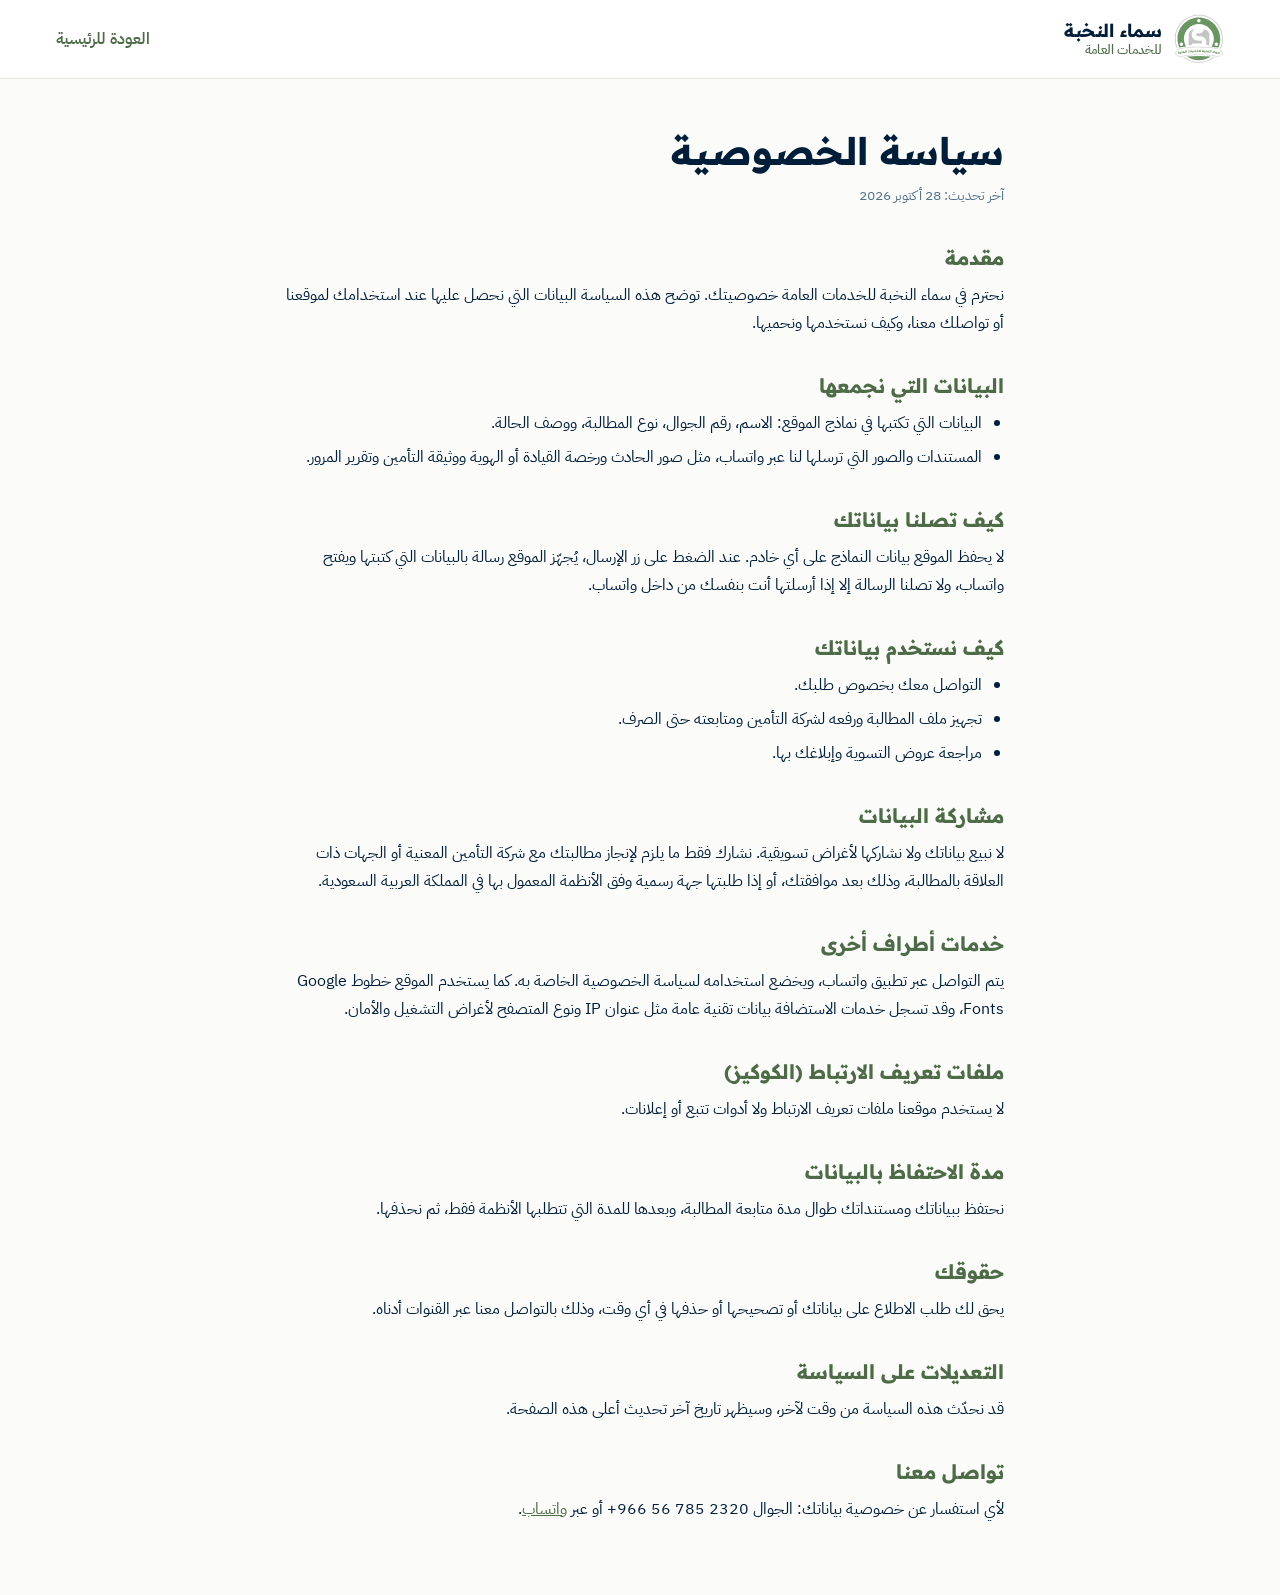
==== privacy.html @ d2091212 "Add privacy policy page linked from footer" ====
<!doctype html>
<html lang="ar" dir="rtl">
<head>
<meta charset="utf-8">
<meta name="viewport" content="width=device-width, initial-scale=1, viewport-fit=cover">
<title>سياسة الخصوصية | سماء النخبة للخدمات العامة</title>
<meta name="description" content="سياسة الخصوصية لموقع سماء النخبة للخدمات العامة: ما البيانات التي نجمعها وكيف نستخدمها ونحميها.">
<meta name="theme-color" content="#4c6b46">
<link rel="icon" href="/assets/logo.svg" type="image/svg+xml">
<link rel="apple-touch-icon" href="/assets/apple-touch-icon.png">
<link rel="preconnect" href="https://fonts.googleapis.com">
<link rel="preconnect" href="https://fonts.gstatic.com" crossorigin>
<link rel="stylesheet" href="https://fonts.googleapis.com/css2?family=IBM+Plex+Sans+Arabic:wght@400;500;600&family=Readex+Pro:wght@400;500;600;700&display=swap">
<link rel="stylesheet" href="/styles.css">
<style>
  .pp-head{background:var(--surface);border-bottom:1px solid var(--line)}
  .pp-head .wrap{display:flex;align-items:center;justify-content:space-between;gap:16px;padding-block:14px}
  .pp-head img{width:50px;height:50px}
  .pp-back{font-weight:600;color:var(--primary-strong)}
  .pp{max-width:760px;padding-block:48px 72px}
  .pp h1{font-size:clamp(28px,5vw,38px)}
  .pp .upd{color:var(--ink-2);font-size:14px;margin-top:8px}
  .pp h2{font-size:20px;margin-top:36px;margin-bottom:10px;color:var(--primary-strong)}
  .pp p,.pp li{color:var(--ink)}
  .pp p+p{margin-top:10px}
  .pp ul{padding-inline-start:22px;margin:10px 0 0;display:grid;gap:6px}
  .pp a{color:var(--primary-strong);text-decoration:underline}
  .pp .ltr{direction:ltr;unicode-bidi:isolate}
</style>
</head>
<body>
<header class="pp-head">
  <div class="wrap">
    <a class="brand" href="/">
      <img src="/assets/logo.svg" alt="">
      <span class="brand-name"><b>سماء النخبة</b><small>للخدمات العامة</small></span>
    </a>
    <a class="pp-back" href="/">العودة للرئيسية</a>
  </div>
</header>

<main class="wrap pp">
  <h1>سياسة الخصوصية</h1>
  <p class="upd">آخر تحديث: 28 أكتوبر 2026</p>

  <h2>مقدمة</h2>
  <p>نحترم في سماء النخبة للخدمات العامة خصوصيتك. توضح هذه السياسة البيانات التي نحصل عليها عند استخدامك لموقعنا أو تواصلك معنا، وكيف نستخدمها ونحميها.</p>

  <h2>البيانات التي نجمعها</h2>
  <ul>
    <li>البيانات التي تكتبها في نماذج الموقع: الاسم، رقم الجوال، نوع المطالبة، ووصف الحالة.</li>
    <li>المستندات والصور التي ترسلها لنا عبر واتساب، مثل صور الحادث ورخصة القيادة أو الهوية ووثيقة التأمين وتقرير المرور.</li>
  </ul>

  <h2>كيف تصلنا بياناتك</h2>
  <p>لا يحفظ الموقع بيانات النماذج على أي خادم. عند الضغط على زر الإرسال، يُجهّز الموقع رسالة بالبيانات التي كتبتها ويفتح واتساب، ولا تصلنا الرسالة إلا إذا أرسلتها أنت بنفسك من داخل واتساب.</p>

  <h2>كيف نستخدم بياناتك</h2>
  <ul>
    <li>التواصل معك بخصوص طلبك.</li>
    <li>تجهيز ملف المطالبة ورفعه لشركة التأمين ومتابعته حتى الصرف.</li>
    <li>مراجعة عروض التسوية وإبلاغك بها.</li>
  </ul>

  <h2>مشاركة البيانات</h2>
  <p>لا نبيع بياناتك ولا نشاركها لأغراض تسويقية. نشارك فقط ما يلزم لإنجاز مطالبتك مع شركة التأمين المعنية أو الجهات ذات العلاقة بالمطالبة، وذلك بعد موافقتك، أو إذا طلبتها جهة رسمية وفق الأنظمة المعمول بها في المملكة العربية السعودية.</p>

  <h2>خدمات أطراف أخرى</h2>
  <p>يتم التواصل عبر تطبيق واتساب، ويخضع استخدامه لسياسة الخصوصية الخاصة به. كما يستخدم الموقع خطوط Google Fonts، وقد تسجل خدمات الاستضافة بيانات تقنية عامة مثل عنوان IP ونوع المتصفح لأغراض التشغيل والأمان.</p>

  <h2>ملفات تعريف الارتباط (الكوكيز)</h2>
  <p>لا يستخدم موقعنا ملفات تعريف الارتباط ولا أدوات تتبع أو إعلانات.</p>

  <h2>مدة الاحتفاظ بالبيانات</h2>
  <p>نحتفظ ببياناتك ومستنداتك طوال مدة متابعة المطالبة، وبعدها للمدة التي تتطلبها الأنظمة فقط، ثم نحذفها.</p>

  <h2>حقوقك</h2>
  <p>يحق لك طلب الاطلاع على بياناتك أو تصحيحها أو حذفها في أي وقت، وذلك بالتواصل معنا عبر القنوات أدناه.</p>

  <h2>التعديلات على السياسة</h2>
  <p>قد نحدّث هذه السياسة من وقت لآخر، وسيظهر تاريخ آخر تحديث أعلى هذه الصفحة.</p>

  <h2>تواصل معنا</h2>
  <p>لأي استفسار عن خصوصية بياناتك: الجوال <span class="ltr">+966 56 785 2320</span> أو عبر <a href="https://wa.me/966567852320" target="_blank" rel="noopener">واتساب</a>.</p>
</main>
</body>
</html>
---- styles.css ----
/* Base reset */
*,*::before,*::after{box-sizing:border-box}
html,body{margin:0}
img,svg{max-width:100%}
[hidden]{display:none!important}
:root{padding-top:env(safe-area-inset-top,0px);padding-bottom:env(safe-area-inset-bottom,0px)}
/* Layout: reference landing page mirrored for RTL — green hero panel with quick-follow-up form, overlapping benefits strip,
   about + feature tiles, icon-led claim-type cards on a pale green panel, process, claim form, navy CTA, green footer.
   Single light look by design (brand page), every color set explicitly. */
:root{
  --g50:#f0f5ef;--g100:#d1decf;--g200:#bbcfb7;--g300:#9cb996;--g400:#89ab82;--g500:#6b9663;--g600:#61895a;--g700:#4c6b46;--g800:#3b5336;--g900:#2d3f2a;
  --b50:#e6eaee;--b100:#b0bdc9;--b200:#8a9daf;--b300:#54708b;--b400:#335475;--b500:#002952;--b600:#00254b;--b700:#001d3a;--b800:#00172d;--b900:#001122;

  --bg:#fbfcfa;
  --surface:#ffffff;
  --panel:var(--g50);
  --line:#e2e9e0;
  --ink:var(--b700);
  --ink-2:var(--b300);
  --primary:var(--g600);
  --primary-strong:var(--g700);
  --navy:var(--b500);
  --on-dark:#ffffff;
  --on-dark-2:var(--b100);

  --f-display:"Readex Pro","IBM Plex Sans Arabic",Tahoma,"Segoe UI",sans-serif;
  --f-body:"IBM Plex Sans Arabic","Readex Pro",Tahoma,"Segoe UI",sans-serif;

  --r-lg:22px;--r-md:14px;--r-sm:10px;
  --shadow:0 18px 40px -18px rgba(0,29,58,.28);
  --shadow-sm:0 6px 18px -10px rgba(0,29,58,.22);
  color-scheme:light;
}
*{box-sizing:border-box}
html{scroll-behavior:smooth}
@media (prefers-reduced-motion:reduce){html{scroll-behavior:auto}*{transition:none!important;animation:none!important}}
body{background:var(--bg);color:var(--ink);font-family:var(--f-body);font-size:16px;line-height:1.75;-webkit-font-smoothing:antialiased}
body::before{content:"";position:fixed;inset:0 0 auto;height:env(safe-area-inset-top,0px);z-index:60;background:var(--surface)}
h1,h2,h3{font-family:var(--f-display);line-height:1.3;text-wrap:balance;margin:0;color:inherit}
p{margin:0}
a{color:inherit;text-decoration:none}
button,input,select,textarea{font:inherit;color:inherit}
:focus-visible{outline:3px solid var(--g400);outline-offset:2px;border-radius:6px}
.icon{width:1em;height:1em;flex:none;fill:none;stroke:currentColor;stroke-width:1.8;stroke-linecap:round;stroke-linejoin:round}

.wrap{max-width:1200px;margin-inline:auto;padding-left:max(16px,env(safe-area-inset-left,0px));padding-right:max(16px,env(safe-area-inset-right,0px))}
.hl{color:var(--primary)}
.eyebrow{display:inline-flex;align-items:center;gap:8px;font-size:13px;font-weight:600;color:var(--primary-strong);letter-spacing:.02em}
.eyebrow::before{content:"";width:18px;height:2px;border-radius:2px;background:var(--primary)}

/* Buttons */
.btn{display:inline-flex;align-items:center;gap:12px;border:0;cursor:pointer;border-radius:999px;font-weight:600;font-size:15px;padding:8px 8px 8px 8px;padding-inline-start:22px;transition:background .2s,transform .2s}
.btn .dot{display:grid;place-items:center;width:34px;height:34px;border-radius:50%;background:var(--primary);color:#fff;font-size:17px;transition:transform .25s}
.btn:hover .dot{transform:translateX(-4px)}
.btn-navy{background:var(--primary-strong);color:#fff}
.btn-navy .dot{background:rgba(255,255,255,.18)}
.btn-navy:hover{background:var(--g800)}
.btn-green{background:var(--primary-strong);color:#fff}
.btn-green .dot{background:rgba(255,255,255,.18)}
.btn-green:hover{background:var(--g800)}
.btn-link{display:inline-flex;align-items:center;gap:10px;font-weight:600;color:var(--ink);font-size:15px}
.btn-link .icon{font-size:20px;transition:transform .25s}
.btn-link:hover .icon{transform:translateX(-4px)}

/* Header */
.site-header{position:sticky;top:env(safe-area-inset-top,0px);z-index:50;background:rgba(255,255,255,.92);backdrop-filter:saturate(1.4) blur(10px);border-bottom:1px solid transparent;transition:border-color .2s}
.site-header.scrolled{border-color:var(--line)}
.nav{display:flex;align-items:center;gap:24px;padding-block:14px}
.brand{display:flex;align-items:center;gap:12px;flex:none}
.brand svg{width:50px;height:50px}
.brand-name{display:flex;flex-direction:column;line-height:1.25}
.brand-name b{font-family:var(--f-display);font-weight:700;font-size:18px;color:var(--ink)}
.brand-name small{font-size:12.5px;color:var(--primary-strong);font-weight:500}
.nav-links{display:flex;gap:4px;margin-inline-start:auto;list-style:none;padding:0;margin-block:0}
.nav-links a{display:block;padding:8px 14px;border-radius:999px;font-size:14.5px;font-weight:500;color:var(--ink-2);transition:background .2s,color .2s}
.nav-links a:hover{color:var(--ink);background:var(--g50)}
.nav-links a.active{color:var(--ink);background:var(--g50)}
.menu-btn{display:none;margin-inline-start:auto;width:44px;height:44px;border-radius:12px;border:1px solid var(--line);background:var(--surface);place-items:center;font-size:22px;cursor:pointer;color:var(--ink)}
.mobile-nav{border-top:1px solid var(--line);padding-block:10px 16px}
.mobile-nav a{display:block;padding:10px 4px;font-weight:500;border-bottom:1px solid var(--line)}
.mobile-nav .btn{margin-top:14px}

/* Hero */
.hero{padding-top:10px}
.hero-panel{position:relative;overflow:hidden;border-radius:var(--r-lg);color:var(--on-dark);
  background:
    radial-gradient(60% 80% at 85% 10%, rgba(156,185,150,.35), transparent 60%),
    radial-gradient(70% 90% at 10% 110%, rgba(0,41,82,.35), transparent 60%),
    linear-gradient(160deg,var(--g600) 0%,var(--g700) 45%,var(--g900) 100%);
  /* Photo slot: to use a real photo, add  background-image: linear-gradient(90deg,rgba(45,63,42,.25),rgba(45,63,42,.88)), url(hero.jpg);  */
}
.hero-panel::after{content:"";position:absolute;inset:0;pointer-events:none;
  background-image:linear-gradient(rgba(255,255,255,.045) 1px,transparent 1px),linear-gradient(90deg,rgba(255,255,255,.045) 1px,transparent 1px);
  background-size:44px 44px;mask-image:linear-gradient(180deg,#000 0%,transparent 85%);-webkit-mask-image:linear-gradient(180deg,#000 0%,transparent 85%)}
.hero-mark{position:absolute;width:520px;height:520px;inset-inline-end:-120px;bottom:-170px;opacity:.07;filter:brightness(0) invert(1);pointer-events:none}
.hero-grid{position:relative;z-index:1;display:grid;grid-template-columns:minmax(0,1fr) 400px;gap:40px;align-items:center;padding:48px 48px 84px}
.hero-copy{min-width:0}
.chip{display:inline-flex;align-items:center;gap:8px;font-size:13px;font-weight:500;padding:6px 14px;border-radius:999px;border:1px solid rgba(255,255,255,.28);color:var(--g50);background:rgba(255,255,255,.08)}
.chip .icon{color:var(--g100);font-size:15px}
.hero h1{font-size:clamp(32px,4.4vw,52px);font-weight:700;margin-top:22px;letter-spacing:-.01em}
.hero h1 .hl{color:var(--g100);background:linear-gradient(transparent 66%,rgba(0,41,82,.45) 66% 90%,transparent 90%);padding-inline:4px}
.hero-sub{margin-top:14px;font-size:18px;color:var(--g100)}
.checks{list-style:none;padding:0;margin:26px 0 0;display:grid;gap:12px}
.checks li{display:flex;align-items:center;gap:12px;font-weight:500;color:#fff}
.checks .tick{display:grid;place-items:center;width:24px;height:24px;border-radius:7px;background:#fff;color:var(--g700);font-size:14px;flex:none}
.trust{display:flex;flex-wrap:wrap;align-items:center;gap:18px 26px;margin-top:34px}
.trust-stack{display:flex}
.trust-stack span{display:grid;place-items:center;width:40px;height:40px;border-radius:50%;background:var(--surface);color:var(--primary-strong);border:2px solid var(--g700);font-size:18px;margin-inline-start:-10px}
.trust-stack span:first-child{margin-inline-start:0}
.trust-text{line-height:1.4}
.trust-text b{display:block;font-family:var(--f-display);font-size:20px;font-variant-numeric:tabular-nums}
.trust-text small{color:var(--g100);font-size:13px}
.trust-sep{width:1px;height:38px;background:rgba(255,255,255,.2)}

/* Quote form */
.quote{background:var(--surface);color:var(--ink);border-radius:18px;padding:26px 24px 22px;box-shadow:0 30px 60px -24px rgba(0,0,0,.5)}
.quote h2{font-size:20px;text-align:center;font-weight:600;line-height:1.45}
.quote form{display:grid;gap:10px;margin-top:18px}
.field{position:relative}
.field label{position:absolute;width:1px;height:1px;overflow:hidden;clip:rect(0 0 0 0);white-space:nowrap}
.field input,.field select,.field textarea{width:100%;border:1px solid var(--line);background:var(--bg);border-radius:var(--r-sm);padding:11px 14px;font-size:14.5px;transition:border-color .2s,background .2s;color:var(--ink)}
.field input::placeholder,.field textarea::placeholder{color:#7d8f9f}
.field select{appearance:none;-webkit-appearance:none;background-image:url("data:image/svg+xml,%3Csvg xmlns='http://www.w3.org/2000/svg' viewBox='0 0 24 24' fill='none' stroke='%2354708b' stroke-width='2' stroke-linecap='round' stroke-linejoin='round'%3E%3Cpath d='m6 9 6 6 6-6'/%3E%3C/svg%3E");background-repeat:no-repeat;background-size:16px;background-position:left 14px center;padding-left:38px}
.field select:invalid{color:#7d8f9f}
.field textarea{resize:vertical;min-height:72px}
.field input:focus,.field select:focus,.field textarea:focus{outline:none;border-color:var(--g500);background:var(--surface);box-shadow:0 0 0 3px rgba(107,150,99,.18)}
.field.err input{border-color:#b4462f}
.field .msg{font-size:12.5px;color:#a33d28;margin-top:4px}
.row-2{display:grid;grid-template-columns:1fr 1fr;gap:10px}
.submit{width:100%;border:0;cursor:pointer;border-radius:var(--r-sm);background:var(--primary-strong);color:#fff;font-weight:600;font-size:15.5px;padding:13px;margin-top:4px;transition:background .2s}
.submit:hover{background:var(--g800)}
.privacy{display:flex;gap:8px;align-items:flex-start;font-size:12.5px;color:var(--ink-2);line-height:1.6;margin-top:6px}
.privacy .icon{margin-top:3px;color:var(--primary)}
.done{text-align:center;padding:26px 6px 10px}
.done .badge{display:grid;place-items:center;width:62px;height:62px;border-radius:50%;background:var(--g50);color:var(--primary-strong);font-size:30px;margin:0 auto 16px}
.done h3{font-size:20px}
.done p{color:var(--ink-2);margin-top:8px;font-size:15px}
.done button{margin-top:18px;background:none;border:1px solid var(--line);border-radius:999px;padding:9px 18px;cursor:pointer;font-weight:500}

/* Benefits strip */
.benefits{position:relative;z-index:2;margin-top:-44px}
.benefits-card{background:var(--surface);border-radius:18px;box-shadow:var(--shadow);display:grid;grid-template-columns:repeat(5,minmax(0,1fr));padding:22px 10px}
.benefit{display:flex;align-items:center;gap:12px;padding:6px 18px;border-inline-start:1px solid var(--line);min-width:0}
.benefit:first-child{border-inline-start:0}
.benefit .ico{display:grid;place-items:center;width:46px;height:46px;border-radius:12px;background:var(--g50);color:var(--primary-strong);font-size:24px;flex:none}
.benefit span{font-size:14px;font-weight:500;line-height:1.5}

/* Sections */
section.block{padding-block:96px 0}
.sec-head{display:flex;align-items:flex-end;justify-content:space-between;gap:24px;flex-wrap:wrap}
.sec-head h2{font-size:clamp(26px,3vw,36px);font-weight:700;margin-top:10px}
.sec-head p{color:var(--ink-2);max-width:46ch}

/* About */
.about{display:grid;grid-template-columns:minmax(0,1.1fr) minmax(0,1fr);gap:56px;align-items:center}
.about h2{font-size:clamp(26px,3vw,36px);font-weight:700;margin-top:10px}
.about-text{display:grid;gap:14px;margin-top:20px;color:var(--ink-2);max-width:60ch}
.about-actions{display:flex;flex-wrap:wrap;align-items:center;gap:22px;margin-top:30px}
.stats{display:grid;grid-template-columns:1fr 1fr;gap:14px}
.stat{background:var(--panel);border-radius:var(--r-md);padding:26px 24px}
.stat b{display:block;font-family:var(--f-display);font-size:clamp(32px,3.6vw,44px);font-weight:600;line-height:1.1;color:var(--ink);font-variant-numeric:tabular-nums;direction:ltr;text-align:right}
.stat b sup{font-size:.55em;color:var(--primary);vertical-align:top;margin-inline:2px}
.stat span{display:block;margin-top:10px;color:var(--ink-2);font-size:14.5px}

/* Services */
.services-panel{background:var(--panel);border-radius:28px;padding:48px 40px}
.services-grid{display:grid;grid-template-columns:repeat(4,minmax(0,1fr));gap:16px;margin-top:34px}
.svc{background:var(--surface);border-radius:var(--r-md);overflow:hidden;display:flex;flex-direction:column;transition:transform .25s,box-shadow .25s;border:1px solid rgba(76,107,70,.08)}
.svc:hover{transform:translateY(-4px);box-shadow:var(--shadow)}
.svc-visual{position:relative;height:132px;display:grid;place-items:center;overflow:hidden;
  background:
    radial-gradient(circle at 50% 50%, rgba(255,255,255,.9) 0 30%, transparent 31%),
    repeating-radial-gradient(circle at 50% 50%, transparent 0 22px, rgba(76,107,70,.08) 22px 23px),
    linear-gradient(160deg,var(--g100),var(--g50))}
.svc-visual .big{display:grid;place-items:center;width:72px;height:72px;border-radius:20px;background:var(--surface);color:var(--primary-strong);font-size:36px;box-shadow:var(--shadow-sm);transition:transform .3s}
.svc:hover .svc-visual .big{transform:scale(1.06) rotate(-4deg)}
.svc-visual .tag{position:absolute;top:12px;inset-inline-start:12px;font-size:11.5px;font-weight:600;padding:3px 10px;border-radius:999px;background:var(--surface);color:var(--primary-strong)}
.svc-body{padding:18px 18px 20px;display:flex;flex-direction:column;gap:8px;flex:1}
.svc-body h3{font-size:17px;font-weight:600}
.svc-body p{font-size:14px;color:var(--ink-2);line-height:1.65}
.svc-price{margin-top:auto;padding-top:10px;font-weight:600;color:var(--primary-strong);font-size:14.5px;font-variant-numeric:tabular-nums}
.svc-price small{color:var(--ink-2);font-weight:500}

/* Media band */
.media{position:relative;border-radius:24px;overflow:hidden;aspect-ratio:21/9;max-width:100%;
  background:
    radial-gradient(50% 70% at 70% 30%, rgba(156,185,150,.35), transparent 70%),
    repeating-linear-gradient(135deg, rgba(255,255,255,.04) 0 14px, transparent 14px 28px),
    linear-gradient(135deg,var(--g500),var(--g700) 50%,var(--g900));
  /* Video/photo slot: replace background with the company video poster image */
  display:grid;place-items:center;color:#fff}
.media-play{display:grid;place-items:center;width:84px;height:84px;border-radius:50%;background:rgba(255,255,255,.95);color:var(--g700);font-size:30px;box-shadow:0 0 0 14px rgba(255,255,255,.14);padding-inline-start:4px}
.media-cap{position:absolute;bottom:22px;inset-inline-start:24px;display:flex;flex-direction:column;gap:2px}
.media-cap small{font-size:13px;color:var(--g100)}
.media-cap b{font-family:var(--f-display);font-size:20px;font-weight:600}

/* Projects */
.projects{display:grid;grid-template-columns:260px minmax(0,1fr);gap:28px;align-items:start;background:var(--surface);border:1px solid var(--line);border-radius:24px;padding:32px}
.projects h2{font-size:clamp(24px,2.6vw,30px);font-weight:700;margin-top:10px}
.projects-intro p{color:var(--ink-2);margin:12px 0 22px;font-size:15px}
.rail{display:grid;grid-auto-flow:column;grid-auto-columns:calc((100% - 3*14px)/4);gap:14px;overflow-x:auto;scroll-snap-type:x mandatory;scrollbar-width:none;padding-bottom:4px}
.rail::-webkit-scrollbar{display:none}
.proj{scroll-snap-align:start;border-radius:var(--r-md);overflow:hidden;position:relative;aspect-ratio:4/5;max-width:100%;color:#fff;display:flex;flex-direction:column;justify-content:flex-end;
  /* Photo slot: set background-image to the project photo */
  background:
    linear-gradient(180deg,transparent 35%,rgba(29,41,27,.82)),
    repeating-linear-gradient(45deg,rgba(255,255,255,.05) 0 10px,transparent 10px 20px),
    linear-gradient(150deg,var(--c1),var(--c2))}
.proj .pico{position:absolute;top:14px;inset-inline-start:14px;display:grid;place-items:center;width:40px;height:40px;border-radius:12px;background:rgba(255,255,255,.16);backdrop-filter:blur(4px);font-size:20px}
.proj-info{padding:16px;line-height:1.5}
.proj-info small{font-size:12px;color:var(--g200);font-weight:500}
.proj-info b{display:block;font-family:var(--f-display);font-weight:600;font-size:15.5px}
.dots{display:flex;justify-content:center;gap:8px;margin-top:16px}
.dots button{width:8px;height:8px;border-radius:999px;border:0;padding:0;background:var(--g200);cursor:pointer;transition:width .25s,background .25s}
.dots button[aria-current="true"]{width:24px;background:var(--primary)}

/* Process */
.steps{display:grid;grid-template-columns:repeat(4,minmax(0,1fr));gap:16px;margin-top:34px;counter-reset:step;list-style:none;padding:0}
.step{position:relative;padding:26px 22px;border-radius:var(--r-md);background:var(--surface);border:1px solid var(--line)}
.step-top{display:flex;align-items:center;justify-content:space-between}
.step .sico{display:grid;place-items:center;width:48px;height:48px;border-radius:14px;background:var(--g50);color:var(--primary-strong);font-size:24px}
.step .num{font-family:var(--f-display);font-weight:700;font-size:34px;color:var(--g100);font-variant-numeric:tabular-nums}
.step h3{font-size:17px;font-weight:600;margin-top:18px}
.step p{font-size:14px;color:var(--ink-2);margin-top:6px;line-height:1.65}

/* CTA */
.cta{border-radius:24px;background:linear-gradient(120deg,var(--g600),var(--g800));color:#fff;display:flex;align-items:center;justify-content:space-between;gap:24px;flex-wrap:wrap;padding:36px 40px;position:relative;overflow:hidden}
.cta::after{content:"";position:absolute;width:300px;height:300px;border-radius:50%;border:40px solid rgba(255,255,255,.08);inset-inline-end:-80px;top:-120px}
.cta h2{font-size:clamp(22px,2.6vw,30px);font-weight:700}
.cta p{color:var(--g50);margin-top:6px;opacity:.9}
.cta-actions{display:flex;align-items:center;gap:16px;flex-wrap:wrap;position:relative;z-index:1}
.cta .btn{background:#fff;color:var(--g800)}
.cta .btn .dot{background:var(--g700)}
.phone-pill{display:inline-flex;align-items:center;gap:10px;padding:10px 18px;border-radius:999px;border:1px solid rgba(255,255,255,.35);font-weight:600;direction:ltr;font-variant-numeric:tabular-nums;user-select:all}

/* Footer */
footer{margin-top:96px;background:var(--g900);color:var(--g100)}
.foot{display:grid;grid-template-columns:minmax(0,1.4fr) repeat(3,minmax(0,1fr));gap:40px;padding-block:56px 40px}
.foot .brand-name b{color:#fff}
.foot .brand-name small{color:var(--g200)}
.foot-logo{display:grid;place-items:center;width:62px;height:62px;border-radius:50%;background:#fff}
.foot-logo svg{width:56px;height:56px}
.foot p{margin-top:16px;font-size:14.5px;max-width:38ch}
.foot h3{color:#fff;font-size:15.5px;font-weight:600;margin-bottom:14px}
.foot ul{list-style:none;padding:0;margin:0;display:grid;gap:10px;font-size:14.5px}
.foot ul a:hover,.foot-bottom a:hover{color:#fff}
.contact li{display:flex;align-items:center;gap:10px}
.contact .icon{color:var(--g200);font-size:17px}
.contact .ltr{direction:ltr;unicode-bidi:isolate;user-select:all}
.foot-bottom{border-top:1px solid rgba(209,222,207,.16);padding-block:20px;font-size:13px;display:flex;justify-content:space-between;gap:12px;flex-wrap:wrap}

/* Responsive */
@media (max-width:1080px){
  .hero-grid{grid-template-columns:minmax(0,1fr) 360px;padding:40px 32px 80px}
  .services-grid{grid-template-columns:repeat(3,minmax(0,1fr))}
  .benefits-card{grid-template-columns:repeat(3,minmax(0,1fr));row-gap:16px}
  .benefit:nth-child(4){border-inline-start:0}
}
@media (max-width:920px){
  .nav-links,.nav>.btn{display:none}
  .menu-btn{display:grid}
  .hero-grid{grid-template-columns:minmax(0,1fr);padding:36px 24px 76px}
  .quote{max-width:520px}
  .about{grid-template-columns:minmax(0,1fr);gap:36px}
  .projects{grid-template-columns:minmax(0,1fr)}
  .rail{grid-auto-columns:calc((100% - 2*14px)/3)}
  .steps{grid-template-columns:repeat(2,minmax(0,1fr))}
  .foot{grid-template-columns:repeat(2,minmax(0,1fr))}
  .foot>div:first-child{grid-column:1/-1}
}
@media (max-width:640px){
  section.block{padding-block:72px 0}
  .services-panel{padding:32px 16px;border-radius:22px}
  .services-grid{grid-template-columns:repeat(2,minmax(0,1fr));gap:12px}
  .svc-visual{height:108px}
  .svc-visual .big{width:60px;height:60px;font-size:30px;border-radius:16px}
  .svc-body{padding:14px}
  .benefits-card{grid-template-columns:repeat(2,minmax(0,1fr));padding:16px 4px}
  .benefit{padding:6px 12px}
  .benefit:nth-child(odd){border-inline-start:0}
  .benefit:nth-child(4){border-inline-start:1px solid var(--line)}
  .benefit:last-child{grid-column:1/-1;justify-content:center}
  .media{aspect-ratio:4/3}
  .projects{padding:22px 16px}
  .rail{grid-auto-columns:72%}
  .cta{padding:28px 22px}
  .row-2{grid-template-columns:1fr}
  .brand-name small{display:none}
}
@media (max-width:440px){
  .services-grid{grid-template-columns:minmax(0,1fr)}
  .steps{grid-template-columns:minmax(0,1fr)}
  .foot{grid-template-columns:minmax(0,1fr)}
  .trust-sep{display:none}
}

/* ---- Insurance-claims content ---- */
.quote-sub{text-align:center;color:var(--ink-2);font-size:14px;margin-top:4px}
.trust-text b.ltr{direction:ltr;unicode-bidi:isolate;text-align:right;user-select:all}
.eyebrow.on-dark{color:var(--g100)}
.eyebrow.on-dark::before{background:var(--g200)}

.benefits-card{grid-template-columns:repeat(4,minmax(0,1fr))}
@media (max-width:1080px){.benefits-card{grid-template-columns:repeat(4,minmax(0,1fr))}.benefit:nth-child(4){border-inline-start:1px solid var(--line)}}
@media (max-width:820px){.benefits-card{grid-template-columns:repeat(2,minmax(0,1fr));row-gap:14px}.benefit:nth-child(3){border-inline-start:0}}
@media (max-width:640px){.benefit:last-child{grid-column:auto;justify-content:flex-start}}

.feats{display:grid;grid-template-columns:1fr 1fr;gap:14px}
.feat{background:var(--panel);border-radius:var(--r-md);padding:24px 22px}
.feat .fi{display:grid;place-items:center;width:46px;height:46px;border-radius:12px;background:var(--surface);color:var(--primary-strong);font-size:22px;box-shadow:var(--shadow-sm)}
.feat h3{font-size:17px;font-weight:600;margin-top:16px}
.feat p{font-size:14px;color:var(--ink-2);margin-top:6px;line-height:1.65}

.services-grid{grid-template-columns:repeat(3,minmax(0,1fr))}
.svc-link{margin-top:auto;padding-top:12px;display:inline-flex;align-items:center;gap:8px;font-weight:600;color:var(--primary-strong);font-size:14.5px;align-self:flex-start}
.svc-link .icon{transition:transform .25s}
.svc-link:hover{color:var(--g800)}
.svc:hover .svc-link .icon{transform:translateX(-4px)}

.claim{display:grid;grid-template-columns:340px minmax(0,1fr);gap:20px;align-items:stretch}
.claim-side{background:linear-gradient(165deg,var(--g700),var(--g900));color:#fff;border-radius:var(--r-lg);padding:32px 28px;display:flex;flex-direction:column;gap:16px;min-width:0}
.claim-side h2{font-size:clamp(24px,2.6vw,30px);font-weight:700}
.claim-side>p{color:var(--g100)}
.docs{list-style:none;padding:0;margin:4px 0 0;display:grid;gap:10px}
.docs li{display:flex;align-items:center;gap:12px;padding:12px 14px;border-radius:12px;background:rgba(255,255,255,.08);font-weight:500;font-size:14.5px}
.docs .icon{font-size:20px;color:var(--g100)}
.side-contact{margin-top:auto;padding-top:18px;border-top:1px solid rgba(255,255,255,.18);line-height:1.5}
.side-contact small{color:var(--g100);display:block;font-size:13px}
.side-contact b{font-family:var(--f-display);font-size:20px;direction:ltr;unicode-bidi:isolate;display:inline-block;user-select:all}
.claim-form{background:var(--surface);border:1px solid var(--line);border-radius:var(--r-lg);padding:30px;min-width:0}
.claim-form form{display:grid;gap:24px}
.fs{border:0;padding:0;margin:0;display:grid;grid-template-columns:1fr 1fr;gap:14px;min-width:0}
.fs legend{font-family:var(--f-display);font-weight:600;font-size:15.5px;margin-bottom:14px;display:flex;align-items:center;gap:10px;color:var(--ink);padding:0}
.fs legend span{display:grid;place-items:center;width:26px;height:26px;border-radius:8px;background:var(--g50);color:var(--primary-strong);font-size:13px}
.fs .full{grid-column:1/-1}
.claim-form .field label.vis{position:static;width:auto;height:auto;clip:auto;overflow:visible;white-space:normal;display:block;font-size:13.5px;font-weight:500;margin-bottom:6px;color:var(--ink)}
.req{color:#a33d28}
.form-foot{display:flex;align-items:center;gap:16px;flex-wrap:wrap}
.form-foot .submit{width:auto;padding:13px 28px;margin:0}
.form-foot p{font-size:13px;color:var(--ink-2);flex:1;min-width:220px;line-height:1.6}

.wa-ready{display:grid;gap:14px}
.wa-ready h3{font-size:20px;display:flex;align-items:center;gap:10px}
.wa-ready h3 .icon{color:var(--primary-strong)}
.wa-ready p{color:var(--ink-2);font-size:14.5px}
.wa-preview{white-space:pre-wrap;background:var(--g50);border:1px solid var(--line);border-radius:12px;padding:14px 16px;font-size:14px;line-height:1.85;max-height:230px;overflow:auto;overflow-wrap:anywhere}
.wa-actions{display:flex;gap:10px;flex-wrap:wrap}
.wa-btn{display:inline-flex;align-items:center;justify-content:center;gap:10px;border-radius:var(--r-sm);background:var(--primary-strong);color:#fff;font-weight:600;padding:12px 20px;flex:1 1 100%}
.wa-btn:hover{background:var(--g800)}
.ghost{flex:1;border:1px solid var(--line);background:var(--surface);border-radius:var(--r-sm);padding:11px 14px;font-weight:500;cursor:pointer;color:var(--ink)}
.ghost:hover{border-color:var(--g300)}

@media (max-width:920px){
  .services-grid{grid-template-columns:repeat(2,minmax(0,1fr))}
  .claim{grid-template-columns:minmax(0,1fr)}
}
@media (max-width:560px){
  .services-grid{grid-template-columns:minmax(0,1fr)}
  .fs{grid-template-columns:minmax(0,1fr)}
  .claim-form{padding:22px 16px}
  .claim-side{padding:26px 20px}
  .feats{grid-template-columns:minmax(0,1fr)}
}

/* ---- Services: simple centered card grid ---- */
.svc-section{position:relative;overflow:hidden;text-align:center;padding-bottom:24px}
.svc-inner{position:relative;z-index:1}
.blob{position:absolute;width:420px;height:420px;border-radius:50%;pointer-events:none;z-index:0;filter:blur(20px)}
.blob.b1{background:radial-gradient(circle,rgba(156,185,150,.38),transparent 68%);top:20px;inset-inline-end:-160px}
.blob.b2{background:radial-gradient(circle,rgba(138,157,175,.26),transparent 66%);top:34%;inset-inline-start:-200px}
.pill{display:inline-block;font-size:12.5px;font-weight:600;color:var(--primary-strong);background:var(--g50);border:1px solid var(--g100);padding:5px 16px;border-radius:999px}
.svc-section h2{font-size:clamp(28px,3.8vw,46px);font-weight:700;margin-top:18px;letter-spacing:-.01em}
.svc-section .lead{color:var(--ink-2);max-width:54ch;margin:12px auto 0;font-size:16.5px}
.svc-grid{display:grid;grid-template-columns:repeat(3,minmax(0,1fr));gap:18px;margin-top:48px;text-align:start}
.svc2{background:var(--surface);border:1px solid var(--line);border-radius:16px;padding:26px 24px 28px;transition:box-shadow .25s,transform .25s,border-color .25s}
.svc2:hover{box-shadow:var(--shadow);transform:translateY(-3px);border-color:var(--g100)}
.svc2 .si{display:grid;place-items:center;width:46px;height:46px;border-radius:12px;background:linear-gradient(145deg,var(--g500),var(--g700));color:#fff;font-size:22px;box-shadow:0 10px 18px -10px rgba(76,107,70,.75)}
.svc2 h3{font-size:17.5px;font-weight:600;margin-top:20px}
.svc2 p{font-size:14.5px;color:var(--ink-2);margin-top:8px;line-height:1.75;max-width:34ch}
.svc-foot{margin-top:44px;display:grid;justify-items:center;gap:14px;color:var(--ink-2);font-size:15px}
@media (max-width:920px){.svc-grid{grid-template-columns:repeat(2,minmax(0,1fr))}}
@media (max-width:560px){.svc-grid{grid-template-columns:minmax(0,1fr);gap:14px;margin-top:36px}.svc2{padding:22px 20px}}

/* ---- Contact visibility: top bar, hero actions, floating WhatsApp ---- */
.topbar{background:var(--g900);color:var(--g50);font-size:13.5px}
.topbar-in{display:flex;align-items:center;justify-content:space-between;gap:12px;padding-block:8px;flex-wrap:wrap}
.tb-live{display:inline-flex;align-items:center;gap:8px}
.tb-live b{color:#fff}
.tb-links{display:inline-flex;align-items:center;gap:16px}
.tb-links .ltr{direction:ltr;unicode-bidi:isolate;font-weight:600;color:#fff}
.tb-wa{display:inline-flex;align-items:center;gap:6px;background:rgba(255,255,255,.12);padding:3px 12px;border-radius:999px;font-weight:600}
.tb-wa:hover{background:rgba(255,255,255,.2)}
.live-dot{position:relative;width:8px;height:8px;border-radius:50%;background:#7fd47a;flex:none}
.live-dot::after{content:"";position:absolute;inset:-4px;border-radius:50%;border:2px solid #7fd47a;opacity:0;animation:ping 1.8s ease-out infinite}
@keyframes ping{0%{transform:scale(.6);opacity:.9}100%{transform:scale(1.6);opacity:0}}

.hero-actions{display:flex;flex-wrap:wrap;gap:12px;margin-top:32px}
.ha{display:flex;align-items:center;gap:12px;padding:10px;padding-inline-end:20px;border-radius:16px;transition:transform .2s,background .2s;min-width:0}
.ha:hover{transform:translateY(-2px)}
.ha-ico{display:grid;place-items:center;width:44px;height:44px;border-radius:12px;font-size:22px;flex:none}
.ha-txt{display:flex;flex-direction:column;line-height:1.35}
.ha-txt b{font-family:var(--f-display);font-size:16px;font-weight:600;display:flex;align-items:center;gap:8px;flex-wrap:wrap}
.ha-txt small{font-size:12.5px}
.ha-txt small.ltr{direction:ltr;unicode-bidi:isolate;text-align:right;font-weight:600;font-size:13.5px}
.ha-wa{background:#fff;color:var(--g800)}
.ha-wa .ha-ico{background:var(--g600);color:#fff}
.ha-wa small{color:var(--b300)}
.ha-wa:hover{background:var(--g50)}
.ha-call{border:1px solid rgba(255,255,255,.35);color:#fff;background:rgba(255,255,255,.06)}
.ha-call .ha-ico{background:rgba(255,255,255,.14);color:#fff}
.ha-call small{color:var(--g100)}
.ha-call em{font-style:normal;font-family:var(--f-body);font-size:11.5px;font-weight:600;background:var(--g200);color:var(--g900);padding:2px 8px;border-radius:999px}
.ha-call:hover{background:rgba(255,255,255,.12)}

.side-wa{display:inline-flex;align-items:center;justify-content:center;gap:8px;margin-top:12px;width:100%;background:#fff;color:var(--g800);font-weight:600;padding:11px;border-radius:var(--r-sm)}
.side-wa:hover{background:var(--g50)}

.badge24{display:inline-flex;align-items:center;gap:8px;font-size:12.5px;font-weight:600;background:rgba(255,255,255,.14);color:#fff;padding:4px 12px;border-radius:999px;margin-bottom:12px}

.wa-float{position:fixed;z-index:70;left:calc(18px + env(safe-area-inset-left,0px));bottom:calc(18px + env(safe-area-inset-bottom,0px));display:flex;align-items:center;gap:10px;background:var(--g600);color:#fff;padding:7px;padding-inline-end:20px;border-radius:999px;box-shadow:0 14px 30px -10px rgba(45,63,42,.7);transition:transform .2s,background .2s}
.wa-float:hover{transform:translateY(-3px);background:var(--g700)}
.wf-ico{position:relative;display:grid;place-items:center;width:46px;height:46px;border-radius:50%;background:rgba(255,255,255,.18);font-size:24px}
.wf-ico::after{content:"";position:absolute;inset:-3px;border-radius:50%;border:2px solid rgba(255,255,255,.6);animation:ping 2s ease-out infinite}
.wf-txt{display:flex;flex-direction:column;line-height:1.3}
.wf-txt b{font-size:14.5px;font-weight:600}
.wf-txt small{font-size:12px;color:var(--g100)}
footer{padding-bottom:80px}

@media (max-width:640px){
  .topbar{font-size:12.5px}
  .tb-links .ltr{display:none}
  .hero-actions{flex-direction:column}
  .ha{width:100%}
  .wa-float{padding-inline-end:8px}
  .wa-float .wf-txt{display:none}
  .wf-ico{width:52px;height:52px;font-size:26px;background:transparent}
}

/* ---- Hero photo ---- */
.hero-panel{--hero-img:url("/assets/hero.webp");
  background:
    linear-gradient(to left, rgba(29,41,27,.92) 0%, rgba(45,63,42,.76) 40%, rgba(59,83,54,.42) 72%, rgba(45,63,42,.3) 100%),
    var(--hero-img) center / cover no-repeat,
    var(--g800);
}
.hero-panel::after{opacity:.35}
.hero-mark{display:none}
@media (max-width:920px){
  .hero-panel{
    --hero-img:url("/assets/hero-mobile.webp");
    background:
      linear-gradient(180deg, rgba(29,41,27,.9) 0%, rgba(45,63,42,.8) 55%, rgba(29,41,27,.92) 100%),
      var(--hero-img) 30% center / cover no-repeat,
      var(--g800);
  }
}
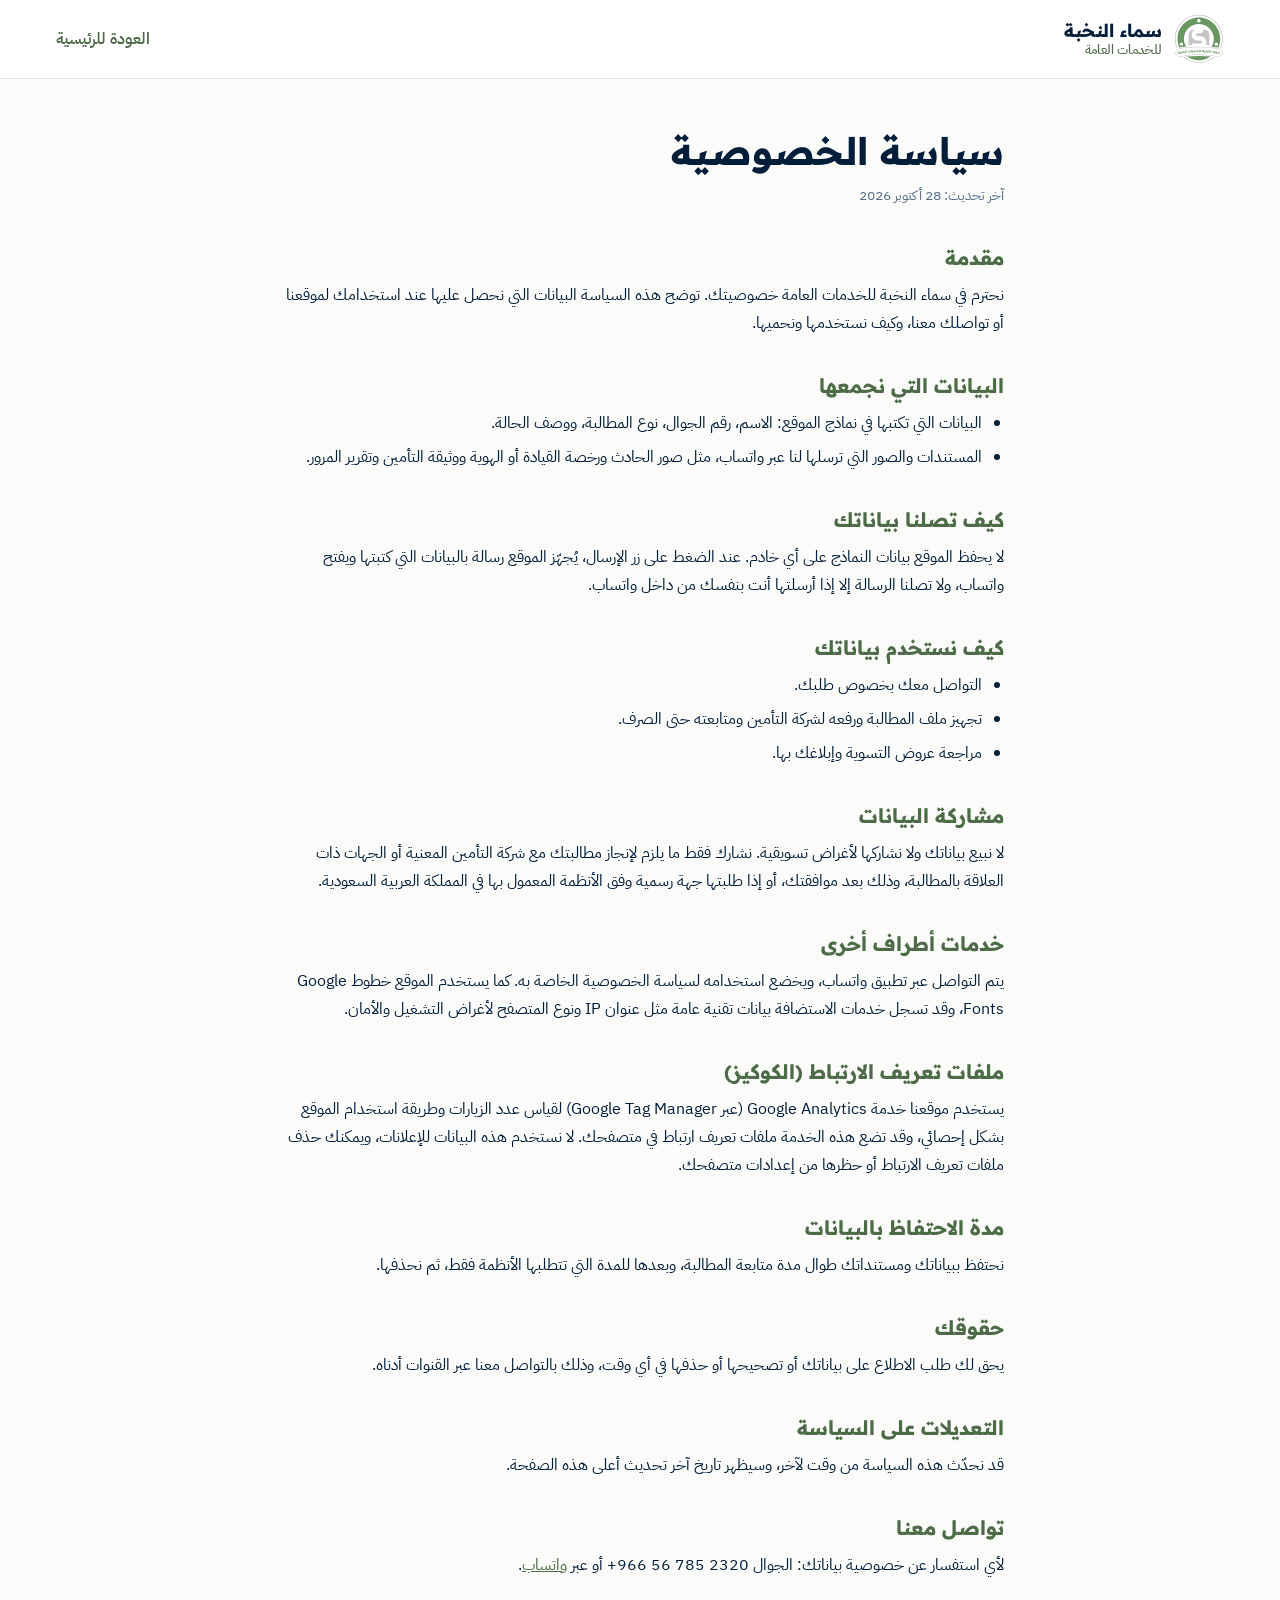
==== commit 677c08de: "Add Google Tag Manager and update privacy policy for analytics cookies" ====
--- a/privacy.html
+++ b/privacy.html
@@ -1,11 +1,19 @@
 <!doctype html>
 <html lang="ar" dir="rtl">
 <head>
+<!-- Google Tag Manager -->
+<script>(function(w,d,s,l,i){w[l]=w[l]||[];w[l].push({'gtm.start':
+new Date().getTime(),event:'gtm.js'});var f=d.getElementsByTagName(s)[0],
+j=d.createElement(s),dl=l!='dataLayer'?'&l='+l:'';j.async=true;j.src=
+'https://www.googletagmanager.com/gtm.js?id='+i+dl;f.parentNode.insertBefore(j,f);
+})(window,document,'script','dataLayer','GTM-TQXXLRTH');</script>
+<!-- End Google Tag Manager -->
 <meta charset="utf-8">
 <meta name="viewport" content="width=device-width, initial-scale=1, viewport-fit=cover">
 <title>سياسة الخصوصية | سماء النخبة للخدمات العامة</title>
 <meta name="description" content="سياسة الخصوصية لموقع سماء النخبة للخدمات العامة: ما البيانات التي نجمعها وكيف نستخدمها ونحميها.">
 <meta name="theme-color" content="#4c6b46">
+<link rel="canonical" href="https://www.nj113.com/privacy">
 <link rel="icon" href="/assets/logo.svg" type="image/svg+xml">
 <link rel="apple-touch-icon" href="/assets/apple-touch-icon.png">
 <link rel="preconnect" href="https://fonts.googleapis.com">
@@ -29,6 +37,9 @@
 </style>
 </head>
 <body>
+<!-- Google Tag Manager (noscript) -->
+<noscript><iframe src="https://www.googletagmanager.com/ns.html?id=GTM-TQXXLRTH" height="0" width="0" style="display:none;visibility:hidden"></iframe></noscript>
+<!-- End Google Tag Manager (noscript) -->
 <header class="pp-head">
   <div class="wrap">
     <a class="brand" href="/">
@@ -69,7 +80,7 @@
   <p>يتم التواصل عبر تطبيق واتساب، ويخضع استخدامه لسياسة الخصوصية الخاصة به. كما يستخدم الموقع خطوط Google Fonts، وقد تسجل خدمات الاستضافة بيانات تقنية عامة مثل عنوان IP ونوع المتصفح لأغراض التشغيل والأمان.</p>
 
   <h2>ملفات تعريف الارتباط (الكوكيز)</h2>
-  <p>لا يستخدم موقعنا ملفات تعريف الارتباط ولا أدوات تتبع أو إعلانات.</p>
+  <p>يستخدم موقعنا خدمة Google Analytics (عبر Google Tag Manager) لقياس عدد الزيارات وطريقة استخدام الموقع بشكل إحصائي، وقد تضع هذه الخدمة ملفات تعريف ارتباط في متصفحك. لا نستخدم هذه البيانات للإعلانات، ويمكنك حذف ملفات تعريف الارتباط أو حظرها من إعدادات متصفحك.</p>
 
   <h2>مدة الاحتفاظ بالبيانات</h2>
   <p>نحتفظ ببياناتك ومستنداتك طوال مدة متابعة المطالبة، وبعدها للمدة التي تتطلبها الأنظمة فقط، ثم نحذفها.</p>
